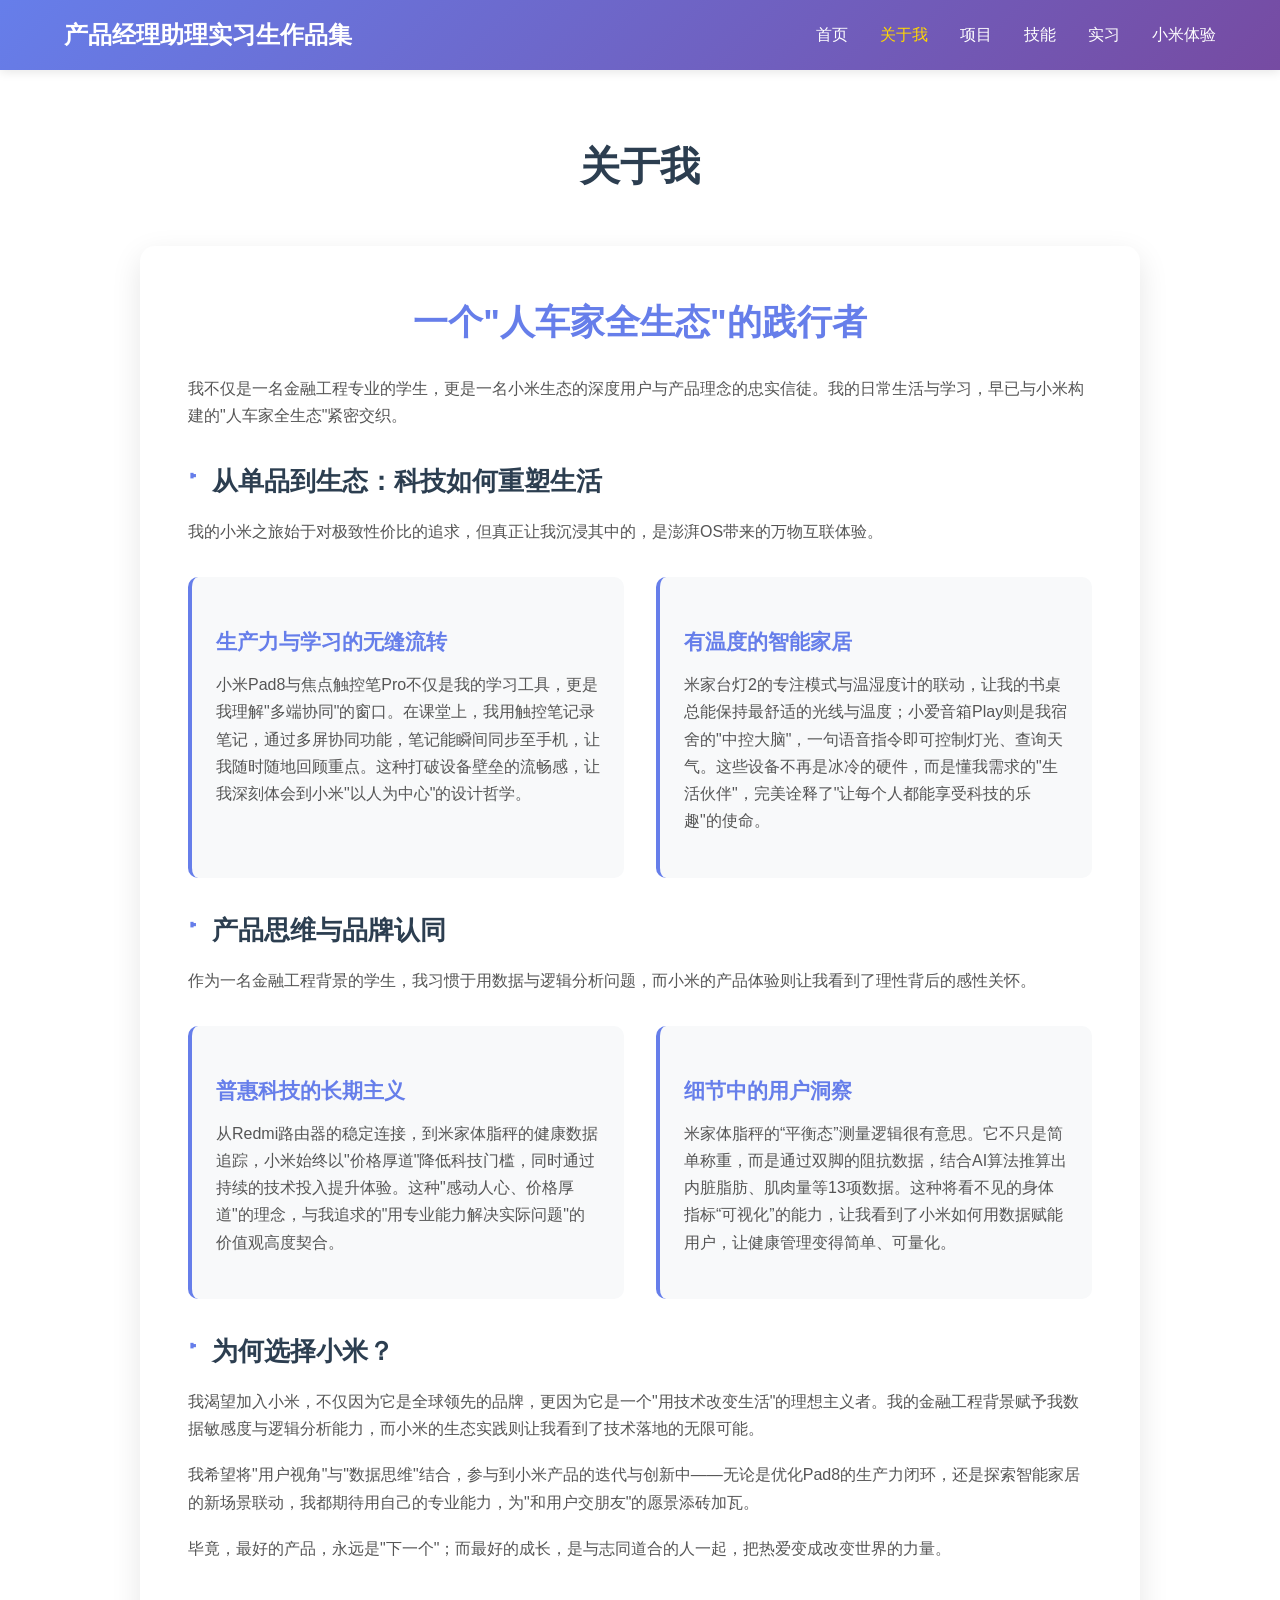
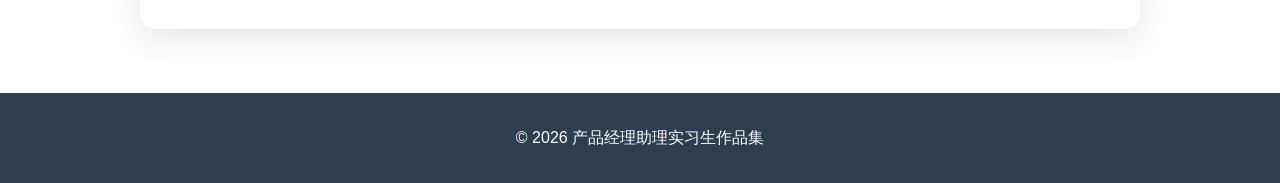
==== about.html @ c29e6b22 "Initial commit" ====
<!DOCTYPE html>
<html lang="zh-CN">
<head>
    <meta charset="UTF-8">
    <meta name="viewport" content="width=device-width, initial-scale=1.0">
    <title>关于我</title>
    <link rel="stylesheet" href="styles.css">
</head>
<body>
    <nav class="navbar">
        <div class="nav-container">
            <div class="logo">产品经理助理实习生作品集</div>
            <ul class="nav-links">
                <li><a href="index.html">首页</a></li>
                <li><a href="about.html" class="active">关于我</a></li>
                <li><a href="project.html">项目</a></li>
                <li><a href="skills.html">技能</a></li>
                <li><a href="internship.html">实习</a></li>
                <li><a href="xiaomi.html">小米体验</a></li>
            </ul>
        </div>
    </nav>

    <section class="about-section">
        <div class="container">
            <h1 class="section-title">关于我</h1>
            
            <div class="about-card">
                <h2>一个"人车家全生态"的践行者</h2>
                <p>我不仅是一名金融工程专业的学生，更是一名小米生态的深度用户与产品理念的忠实信徒。我的日常生活与学习，早已与小米构建的"人车家全生态"紧密交织。</p>
                
                <h3>从单品到生态：科技如何重塑生活</h3>
                <p>我的小米之旅始于对极致性价比的追求，但真正让我沉浸其中的，是澎湃OS带来的万物互联体验。</p>
                
                <div class="experience-grid">
                    <div class="experience-item">
                        <h4>生产力与学习的无缝流转</h4>
                        <p>小米Pad8与焦点触控笔Pro不仅是我的学习工具，更是我理解"多端协同"的窗口。在课堂上，我用触控笔记录笔记，通过多屏协同功能，笔记能瞬间同步至手机，让我随时随地回顾重点。这种打破设备壁垒的流畅感，让我深刻体会到小米"以人为中心"的设计哲学。</p>
                    </div>
                    <div class="experience-item">
                        <h4>有温度的智能家居</h4>
                        <p>米家台灯2的专注模式与温湿度计的联动，让我的书桌总能保持最舒适的光线与温度；小爱音箱Play则是我宿舍的"中控大脑"，一句语音指令即可控制灯光、查询天气。这些设备不再是冰冷的硬件，而是懂我需求的"生活伙伴"，完美诠释了"让每个人都能享受科技的乐趣"的使命。</p>
                    </div>
                </div>
                
                <h3>产品思维与品牌认同</h3>
                <p>作为一名金融工程背景的学生，我习惯于用数据与逻辑分析问题，而小米的产品体验则让我看到了理性背后的感性关怀。</p>
                
                <div class="experience-grid">
                    <div class="experience-item">
                        <h4>普惠科技的长期主义</h4>
                        <p>从Redmi路由器的稳定连接，到米家体脂秤的健康数据追踪，小米始终以"价格厚道"降低科技门槛，同时通过持续的技术投入提升体验。这种"感动人心、价格厚道"的理念，与我追求的"用专业能力解决实际问题"的价值观高度契合。</p>
                    </div>
                    <div class="experience-item">
                        <h4>细节中的用户洞察</h4>
                        <p>米家体脂秤的“平衡态”测量逻辑很有意思。它不只是简单称重，而是通过双脚的阻抗数据，结合AI算法推算出内脏脂肪、肌肉量等13项数据。这种将看不见的身体指标“可视化”的能力，让我看到了小米如何用数据赋能用户，让健康管理变得简单、可量化。</p>
                    </div>
                </div>
                
                <h3>为何选择小米？</h3>
                <p>我渴望加入小米，不仅因为它是全球领先的品牌，更因为它是一个"用技术改变生活"的理想主义者。我的金融工程背景赋予我数据敏感度与逻辑分析能力，而小米的生态实践则让我看到了技术落地的无限可能。</p>
                
                <p>我希望将"用户视角"与"数据思维"结合，参与到小米产品的迭代与创新中——无论是优化Pad8的生产力闭环，还是探索智能家居的新场景联动，我都期待用自己的专业能力，为"和用户交朋友"的愿景添砖加瓦。</p>
                
                <p>毕竟，最好的产品，永远是"下一个"；而最好的成长，是与志同道合的人一起，把热爱变成改变世界的力量。</p>
            </div>
        </div>
    </section>

    <footer>
        <div class="container">
            <p>&copy; 2026 产品经理助理实习生作品集</p>
        </div>
    </footer>
</body>
</html>
---- styles.css ----
* {
    margin: 0;
    padding: 0;
    box-sizing: border-box;
}

body {
    font-family: -apple-system, BlinkMacSystemFont, 'Segoe UI', Roboto, 'Helvetica Neue', Arial, sans-serif;
    line-height: 1.6;
    color: #333;
    background-color: #f5f5f5;
}

.container {
    max-width: 1200px;
    margin: 0 auto;
    padding: 0 20px;
}

.navbar {
    background: linear-gradient(135deg, #667eea 0%, #764ba2 100%);
    padding: 1rem 0;
    position: sticky;
    top: 0;
    z-index: 100;
    box-shadow: 0 2px 10px rgba(0,0,0,0.1);
}

.nav-container {
    display: flex;
    justify-content: space-between;
    align-items: center;
    padding: 0 4rem;
}

.logo {
    font-size: 1.5rem;
    font-weight: bold;
    color: white;
}

.nav-links {
    display: flex;
    list-style: none;
    gap: 2rem;
}

.nav-links a {
    color: white;
    text-decoration: none;
    font-weight: 500;
    transition: color 0.3s ease;
}

.nav-links a:hover,
.nav-links a.active {
    color: #ffd700;
}

.hero {
    padding: 6rem 0;
    background: linear-gradient(135deg, #f5f7fa 0%, #c3cfe2 100%);
    text-align: center;
}

.hero-content h1 {
    font-size: 3rem;
    margin-bottom: 1rem;
    color: #2c3e50;
}

.tagline {
    font-size: 1.2rem;
    color: #7f8c8d;
    margin-bottom: 2rem;
    max-width: 800px;
    margin-left: auto;
    margin-right: auto;
}

.personal-info {
    margin: 2rem 0;
}

.personal-info p,
.contact-info p {
    font-size: 1.1rem;
    margin: 0.5rem 0;
}

.resume-btn {
    display: inline-block;
    background: linear-gradient(135deg, #667eea 0%, #764ba2 100%);
    color: white;
    padding: 1rem 2rem;
    text-decoration: none;
    border-radius: 50px;
    font-weight: bold;
    margin-top: 1rem;
    transition: transform 0.3s ease;
}

.resume-btn:hover {
    transform: translateY(-2px);
}

.intro-section {
    background: white;
    padding: 2rem;
    border-radius: 10px;
    margin: 2rem 0;
    box-shadow: 0 5px 20px rgba(0,0,0,0.1);
}

.intro-section h2 {
    color: #667eea;
    margin-bottom: 1rem;
    font-size: 1.5rem;
}

.intro-section p {
    margin-bottom: 1rem;
    line-height: 1.7;
    color: #555;
}

.skills-preview {
    margin: 3rem 0;
}

.skills-preview h2 {
    color: #2c3e50;
    text-align: center;
    margin-bottom: 2rem;
    font-size: 2rem;
}

.skills-grid-preview {
    display: grid;
    grid-template-columns: repeat(auto-fit, minmax(250px, 1fr));
    gap: 1.5rem;
}

.skill-item {
    background: white;
    padding: 1.5rem;
    border-radius: 10px;
    box-shadow: 0 5px 15px rgba(0,0,0,0.1);
    text-align: center;
}

.skill-item h3 {
    color: #667eea;
    margin-bottom: 0.5rem;
    font-size: 1.2rem;
}

.skill-item p {
    color: #7f8c8d;
    font-size: 0.95rem;
}

.projects-preview {
    margin: 3rem 0;
}

.projects-preview h2 {
    color: #2c3e50;
    text-align: center;
    margin-bottom: 2rem;
    font-size: 2rem;
}

.project-preview-card {
    background: white;
    padding: 2rem;
    border-radius: 10px;
    margin-bottom: 1.5rem;
    box-shadow: 0 5px 20px rgba(0,0,0,0.1);
    border-left: 4px solid #667eea;
}

.project-preview-card h3 {
    color: #2c3e50;
    margin-bottom: 0.8rem;
    font-size: 1.3rem;
}

.project-preview-card p {
    color: #555;
    margin-bottom: 1rem;
    line-height: 1.6;
}

.project-link {
    color: #667eea;
    text-decoration: none;
    font-weight: 500;
    transition: color 0.3s ease;
}

.project-link:hover {
    color: #764ba2;
}

.internship-preview {
    margin: 3rem 0;
}

.internship-preview h2 {
    color: #2c3e50;
    text-align: center;
    margin-bottom: 2rem;
    font-size: 2rem;
}

.internship-preview-card {
    background: white;
    padding: 2rem;
    border-radius: 10px;
    margin-bottom: 1.5rem;
    box-shadow: 0 5px 20px rgba(0,0,0,0.1);
    border-left: 4px solid #2ecc71;
}

.internship-preview-card h3 {
    color: #2c3e50;
    margin-bottom: 0.8rem;
    font-size: 1.3rem;
}

.internship-preview-card p {
    color: #555;
    margin-bottom: 1rem;
    line-height: 1.6;
}

.contact-section {
    background: linear-gradient(135deg, #667eea 0%, #764ba2 100%);
    color: white;
    padding: 2rem;
    border-radius: 10px;
    margin-top: 3rem;
}

.contact-section h2 {
    margin-bottom: 1.5rem;
    font-size: 1.5rem;
}

.contact-section .contact-info p {
    margin: 0.5rem 0;
    font-size: 1.1rem;
}

.project-section {
    padding: 4rem 0;
    background: white;
}

.section-title {
    text-align: center;
    font-size: 2.5rem;
    margin-bottom: 3rem;
    color: #2c3e50;
}

.project-card {
    background: white;
    border-radius: 10px;
    box-shadow: 0 5px 20px rgba(0,0,0,0.1);
    padding: 2rem;
    margin-bottom: 2rem;
}

.project-card h2 {
    color: #667eea;
    margin-bottom: 0.5rem;
    font-size: 1.8rem;
}

.project-tagline {
    color: #7f8c8d;
    font-style: italic;
    margin-bottom: 2rem;
    font-size: 1.1rem;
}

.project-card h3 {
    color: #2c3e50;
    margin: 1.5rem 0 1rem;
    font-size: 1.4rem;
}

.project-card h4 {
    color: #667eea;
    margin: 1.2rem 0 0.8rem;
    font-size: 1.2rem;
}

.project-card p {
    margin-bottom: 1rem;
    color: #555;
    line-height: 1.7;
}

.skill-tags {
    display: flex;
    flex-wrap: wrap;
    gap: 0.8rem;
    margin-top: 1rem;
}

.skill-tags span {
    background: linear-gradient(135deg, #667eea 0%, #764ba2 100%);
    color: white;
    padding: 0.4rem 1rem;
    border-radius: 20px;
    font-size: 0.9rem;
    font-weight: 500;
}

.skills-section {
    padding: 4rem 0;
    background: #f8f9fa;
}

.skills-single-card {
    background: white;
    padding: 2rem;
    border-radius: 10px;
    box-shadow: 0 5px 20px rgba(0,0,0,0.1);
    margin-top: 2rem;
}

.skill-section {
    margin-bottom: 2.5rem;
    padding-bottom: 2rem;
    border-bottom: 2px solid #f0f0f0;
}

.skill-section:last-child {
    margin-bottom: 0;
    padding-bottom: 0;
    border-bottom: none;
}

.skill-section h3 {
    color: #667eea;
    margin-bottom: 1.5rem;
    font-size: 1.4rem;
    position: relative;
    padding-left: 1.5rem;
}

.skill-section h3:before {
    content: "▸";
    position: absolute;
    left: 0;
    color: #667eea;
    font-size: 1.2rem;
}

.skill-section ul {
    list-style: none;
}

.skill-section ol {
    margin-left: 1.5rem;
}

.skill-section li {
    margin: 0.8rem 0;
    padding-left: 1.5rem;
    position: relative;
    line-height: 1.6;
    word-break: break-word;
}

.skill-section ul li:before {
    content: "✓";
    position: absolute;
    left: 0;
    color: #2ecc71;
    font-weight: bold;
}

.about-section,
.xiaomi-section,
.internship-section {
    padding: 4rem 0;
    background: white;
}

.experience-card {
    background: #f8f9fa;
    padding: 2rem;
    border-radius: 10px;
    margin-bottom: 2rem;
}

.experience-card h3 {
    color: #2c3e50;
    margin: 1.5rem 0 1rem;
}

.experience-card ul,
.experience-card ol {
    margin-left: 1.5rem;
}

.experience-card li {
    margin: 0.5rem 0;
}

.internship-card {
    background: #f8f9fa;
    padding: 2rem;
    border-radius: 10px;
    margin-bottom: 2rem;
}

.internship-card h2 {
    color: #667eea;
    font-size: 1.8rem;
    margin-bottom: 1rem;
}

.internship-card h3 {
    color: #2c3e50;
    margin: 1.5rem 0 1rem;
    font-size: 1.4rem;
}

.internship-card ul {
    margin-left: 1.5rem;
}

.internship-card li {
    margin: 0.8rem 0;
    line-height: 1.6;
    word-break: break-word;
}

.about-card {
    background: white;
    padding: 3rem;
    border-radius: 15px;
    box-shadow: 0 10px 30px rgba(0,0,0,0.1);
    max-width: 1000px;
    margin: 0 auto;
}

.about-card h2 {
    color: #667eea;
    font-size: 2.2rem;
    margin-bottom: 1.5rem;
    text-align: center;
}

.about-card h3 {
    color: #2c3e50;
    font-size: 1.6rem;
    margin: 2rem 0 1rem;
    position: relative;
    padding-left: 1.5rem;
}

.about-card h3:before {
    content: "▸";
    position: absolute;
    left: 0;
    color: #667eea;
    font-size: 1.2rem;
}

.about-card h4 {
    color: #667eea;
    font-size: 1.3rem;
    margin: 1.5rem 0 0.8rem;
}

.about-card p {
    color: #555;
    line-height: 1.7;
    margin-bottom: 1.2rem;
}

.experience-grid {
    display: grid;
    grid-template-columns: repeat(auto-fit, minmax(400px, 1fr));
    gap: 2rem;
    margin: 2rem 0;
}

.experience-item {
    background: #f8f9fa;
    padding: 1.5rem;
    border-radius: 10px;
    border-left: 4px solid #667eea;
}

@media (max-width: 768px) {
    .experience-grid {
        grid-template-columns: 1fr;
    }
    
    .about-card {
        padding: 2rem;
    }
}

footer {
    background: #2c3e50;
    color: white;
    text-align: center;
    padding: 2rem 0;
}

@media (max-width: 768px) {
    .nav-container {
        padding: 0 1rem;
    }
    
    .nav-links {
        gap: 1rem;
    }
    
    .hero-content h1 {
        font-size: 2rem;
    }
    
    .tagline {
        font-size: 1rem;
    }
    
    .section-title {
        font-size: 2rem;
    }
    
    .skills-grid {
        grid-template-columns: 1fr;
    }
}

.highlight {
    color: #667eea;
    font-weight: bold;
}

.cta-section {
    text-align: center;
    padding: 3rem 0;
    background: linear-gradient(135deg, #667eea 0%, #764ba2 100%);
    color: white;
    margin: 2rem 0;
    border-radius: 10px;
}

.cta-btn {
    display: inline-block;
    background: white;
    color: #667eea;
    padding: 0.8rem 1.5rem;
    text-decoration: none;
    border-radius: 50px;
    font-weight: bold;
    margin-top: 1rem;
    transition: transform 0.3s ease;
}

.cta-btn:hover {
    transform: translateY(-2px);
}
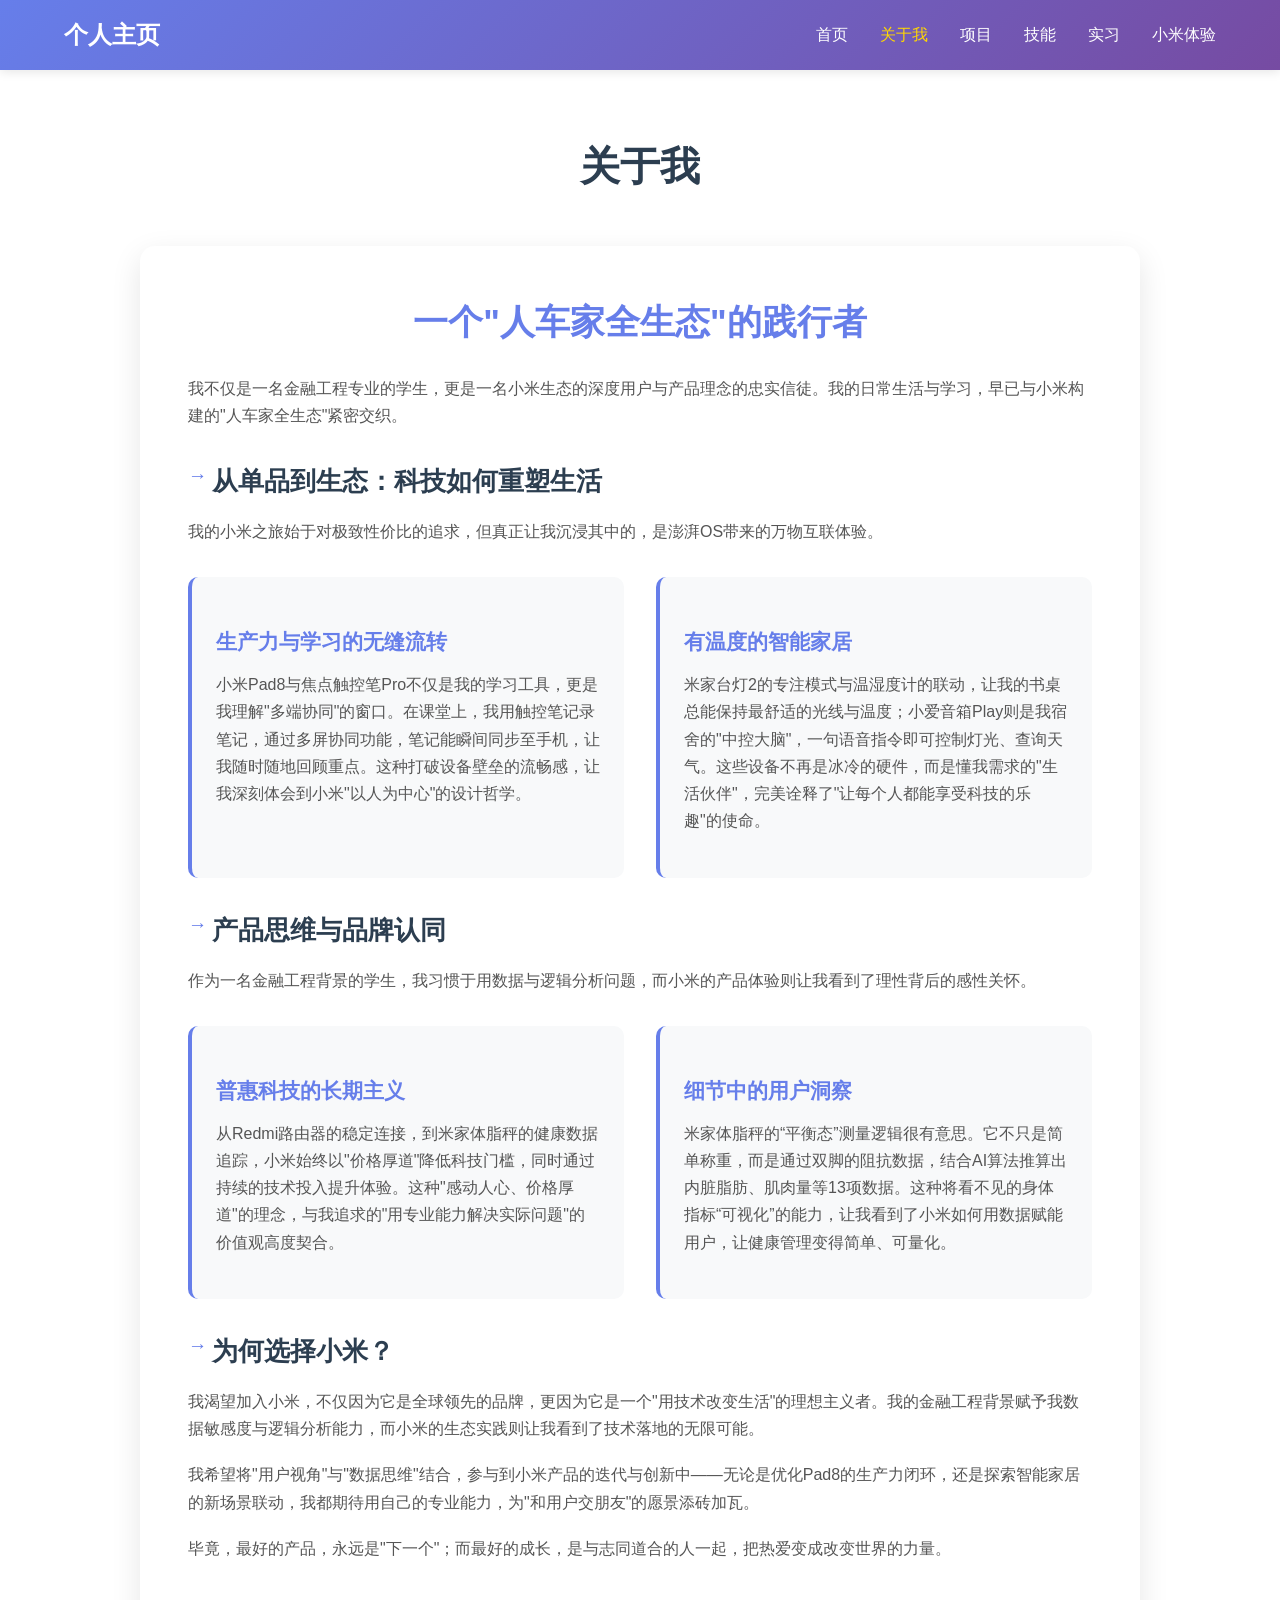
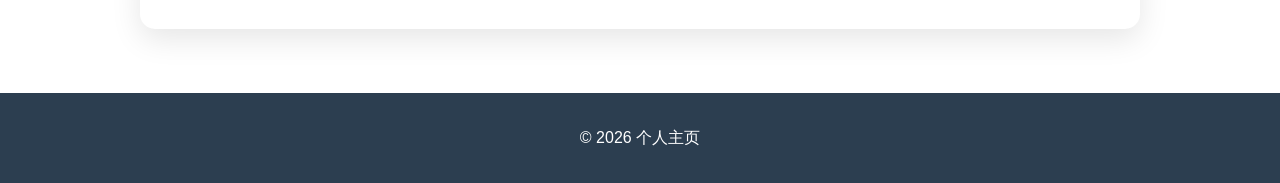
==== commit a04ca0cc: "update" ====
--- a/about.html
+++ b/about.html
@@ -9,7 +9,7 @@
 <body>
     <nav class="navbar">
         <div class="nav-container">
-            <div class="logo">产品经理助理实习生作品集</div>
+            <div class="logo">个人主页</div>
             <ul class="nav-links">
                 <li><a href="index.html">首页</a></li>
                 <li><a href="about.html" class="active">关于我</a></li>
@@ -69,7 +69,7 @@
 
     <footer>
         <div class="container">
-            <p>&copy; 2026 产品经理助理实习生作品集</p>
+            <p>&copy; 2026 个人主页</p>
         </div>
     </footer>
 </body>
--- a/styles.css
+++ b/styles.css
@@ -354,7 +354,7 @@
 }
 
 .skill-section h3:before {
-    content: "▸";
+    content: "→";
     position: absolute;
     left: 0;
     color: #667eea;
@@ -378,7 +378,7 @@
 }
 
 .skill-section ul li:before {
-    content: "✓";
+    content: "•";
     position: absolute;
     left: 0;
     color: #2ecc71;
@@ -467,7 +467,7 @@
 }
 
 .about-card h3:before {
-    content: "▸";
+    content: "→";
     position: absolute;
     left: 0;
     color: #667eea;
